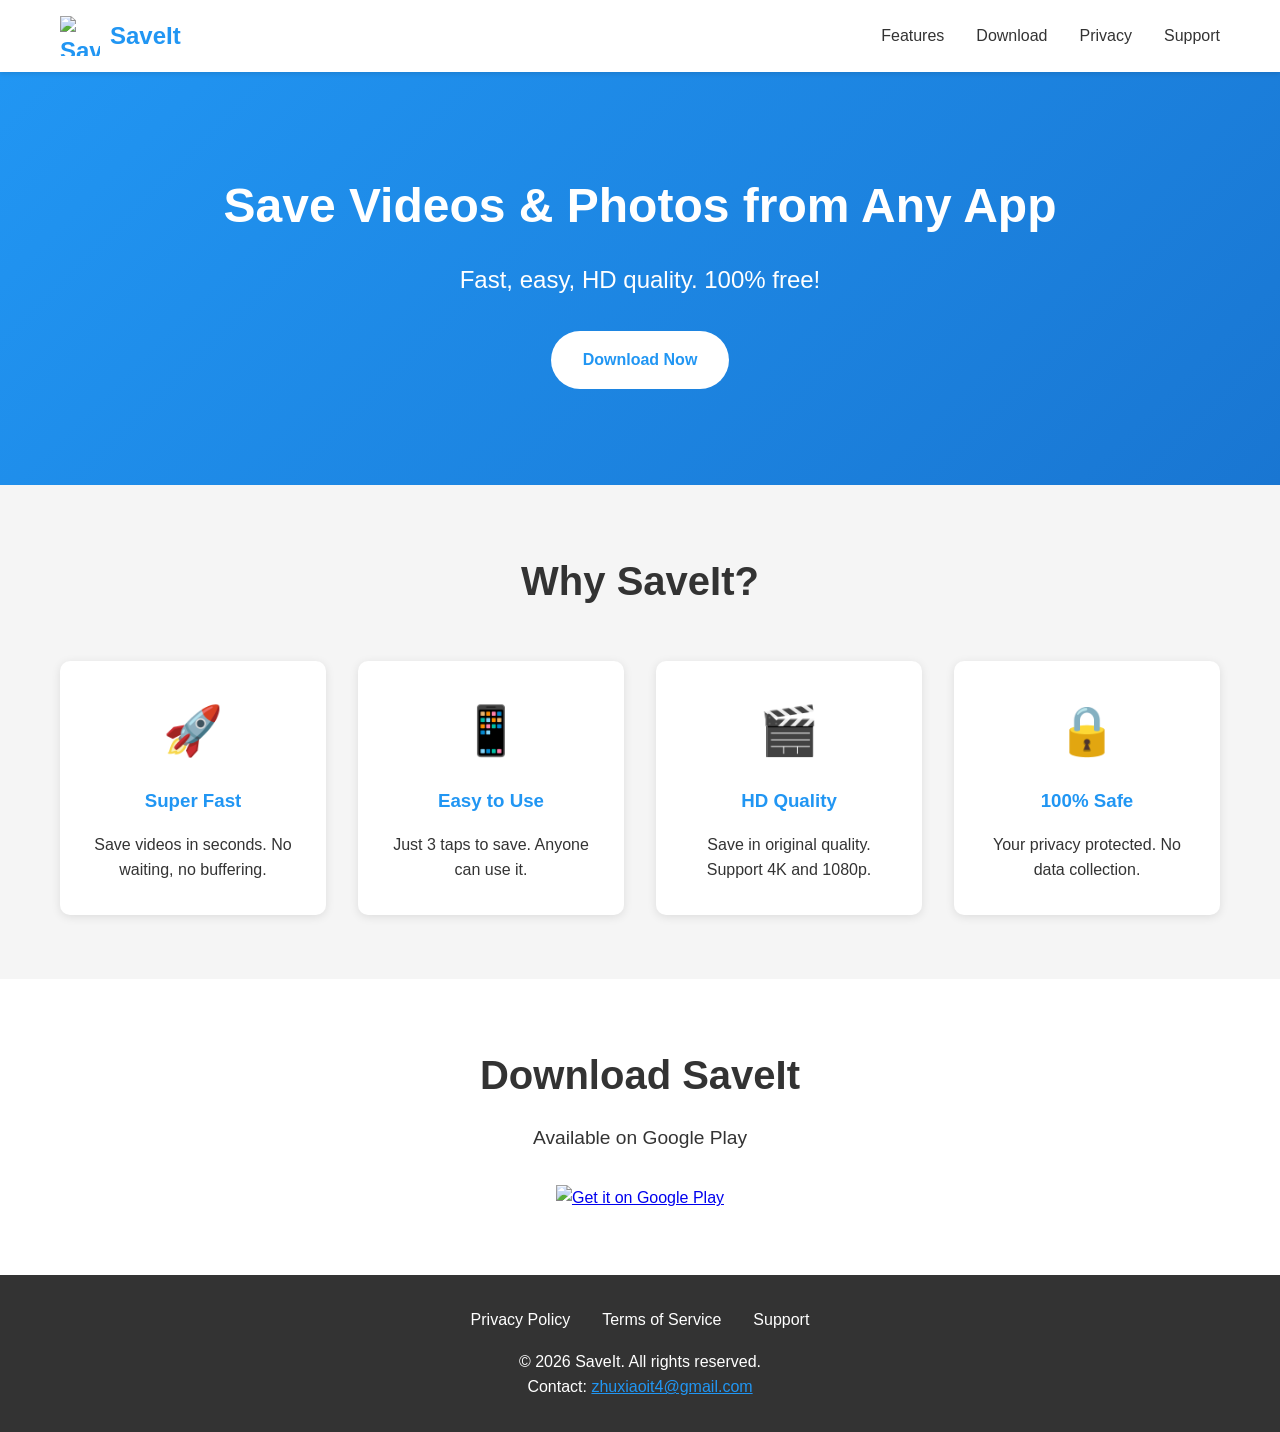
==== index.html @ ba4b6d99 "Deploy SaveIt website - 2026-02-28 15:13:53" ====
<!DOCTYPE html>
<html lang="en">
<head>
    <meta charset="UTF-8">
    <meta name="viewport" content="width=device-width, initial-scale=1.0">
    <meta name="description" content="SaveIt - Video & Photo Saver - Save videos and photos from any app. Fast, easy, HD quality.">
    <title>SaveIt - Video & Photo Saver</title>
    <link rel="stylesheet" href="css/style.css">
</head>
<body>
    <header>
        <nav>
            <div class="container">
                <div class="logo">
                    <img src="images/logo.png" alt="SaveIt Logo">
                    <span>SaveIt</span>
                </div>
                <ul class="nav-links">
                    <li><a href="#features">Features</a></li>
                    <li><a href="#download">Download</a></li>
                    <li><a href="privacy-policy.html">Privacy</a></li>
                    <li><a href="support.html">Support</a></li>
                </ul>
            </div>
        </nav>
    </header>

    <section class="hero">
        <div class="container">
            <h1>Save Videos & Photos from Any App</h1>
            <p>Fast, easy, HD quality. 100% free!</p>
            <a href="#download" class="btn-primary">Download Now</a>
        </div>
    </section>

    <section id="features" class="features">
        <div class="container">
            <h2>Why SaveIt?</h2>
            <div class="feature-grid">
                <div class="feature-item">
                    <div class="icon">🚀</div>
                    <h3>Super Fast</h3>
                    <p>Save videos in seconds. No waiting, no buffering.</p>
                </div>
                <div class="feature-item">
                    <div class="icon">📱</div>
                    <h3>Easy to Use</h3>
                    <p>Just 3 taps to save. Anyone can use it.</p>
                </div>
                <div class="feature-item">
                    <div class="icon">🎬</div>
                    <h3>HD Quality</h3>
                    <p>Save in original quality. Support 4K and 1080p.</p>
                </div>
                <div class="feature-item">
                    <div class="icon">🔒</div>
                    <h3>100% Safe</h3>
                    <p>Your privacy protected. No data collection.</p>
                </div>
            </div>
        </div>
    </section>

    <section id="download" class="download">
        <div class="container">
            <h2>Download SaveIt</h2>
            <p>Available on Google Play</p>
            <a href="https://play.google.com/store/apps/details?id=YOUR_PACKAGE_NAME" class="btn-download">
                <img src="images/google-play-badge.png" alt="Get it on Google Play">
            </a>
        </div>
    </section>

    <footer>
        <div class="container">
            <div class="footer-links">
                <a href="privacy-policy.html">Privacy Policy</a>
                <a href="terms-of-service.html">Terms of Service</a>
                <a href="support.html">Support</a>
            </div>
            <p>&copy; 2026 SaveIt. All rights reserved.</p>
            <p>Contact: <a href="mailto:zhuxiaoit4@gmail.com">zhuxiaoit4@gmail.com</a></p>
        </div>
    </footer>
</body>
</html>
---- css/style.css ----
/* Reset and Base Styles */
* {
    margin: 0;
    padding: 0;
    box-sizing: border-box;
}

body {
    font-family: -apple-system, BlinkMacSystemFont, 'Segoe UI', Roboto, 'Helvetica Neue', Arial, sans-serif;
    line-height: 1.6;
    color: #333;
}

.container {
    max-width: 1200px;
    margin: 0 auto;
    padding: 0 20px;
}

/* Header and Navigation */
header {
    background: #fff;
    box-shadow: 0 2px 4px rgba(0,0,0,0.1);
    position: sticky;
    top: 0;
    z-index: 100;
}

nav {
    padding: 1rem 0;
}

nav .container {
    display: flex;
    justify-content: space-between;
    align-items: center;
}

.logo {
    display: flex;
    align-items: center;
    gap: 10px;
    font-size: 1.5rem;
    font-weight: bold;
    color: #2196F3;
}

.logo img {
    width: 40px;
    height: 40px;
}

.nav-links {
    display: flex;
    list-style: none;
    gap: 2rem;
}

.nav-links a {
    text-decoration: none;
    color: #333;
    transition: color 0.3s;
}

.nav-links a:hover {
    color: #2196F3;
}

/* Hero Section */
.hero {
    background: linear-gradient(135deg, #2196F3 0%, #1976D2 100%);
    color: white;
    padding: 6rem 0;
    text-align: center;
}

.hero h1 {
    font-size: 3rem;
    margin-bottom: 1rem;
}

.hero p {
    font-size: 1.5rem;
    margin-bottom: 2rem;
}

/* Buttons */
.btn-primary {
    display: inline-block;
    background: white;
    color: #2196F3;
    padding: 1rem 2rem;
    border-radius: 50px;
    text-decoration: none;
    font-weight: bold;
    transition: transform 0.3s;
}

.btn-primary:hover {
    transform: translateY(-2px);
}

/* Features Section */
.features {
    padding: 4rem 0;
    background: #f5f5f5;
}

.features h2 {
    text-align: center;
    font-size: 2.5rem;
    margin-bottom: 3rem;
}

.feature-grid {
    display: grid;
    grid-template-columns: repeat(auto-fit, minmax(250px, 1fr));
    gap: 2rem;
}

.feature-item {
    background: white;
    padding: 2rem;
    border-radius: 10px;
    text-align: center;
    box-shadow: 0 2px 10px rgba(0,0,0,0.1);
}

.feature-item .icon {
    font-size: 3rem;
    margin-bottom: 1rem;
}

.feature-item h3 {
    margin-bottom: 1rem;
    color: #2196F3;
}

/* Download Section */
.download {
    padding: 4rem 0;
    text-align: center;
}

.download h2 {
    font-size: 2.5rem;
    margin-bottom: 1rem;
}

.download p {
    font-size: 1.2rem;
    margin-bottom: 2rem;
}

.btn-download img {
    height: 60px;
}

/* Footer */
footer {
    background: #333;
    color: white;
    padding: 2rem 0;
    text-align: center;
}

.footer-links {
    display: flex;
    justify-content: center;
    gap: 2rem;
    margin-bottom: 1rem;
}

.footer-links a {
    color: white;
    text-decoration: none;
}

.footer-links a:hover {
    text-decoration: underline;
}

footer a {
    color: #2196F3;
}

/* Responsive Design */
@media (max-width: 768px) {
    .nav-links {
        display: none;
    }
    
    .hero h1 {
        font-size: 2rem;
    }
    
    .hero p {
        font-size: 1.2rem;
    }
    
    .feature-grid {
        grid-template-columns: 1fr;
    }
}
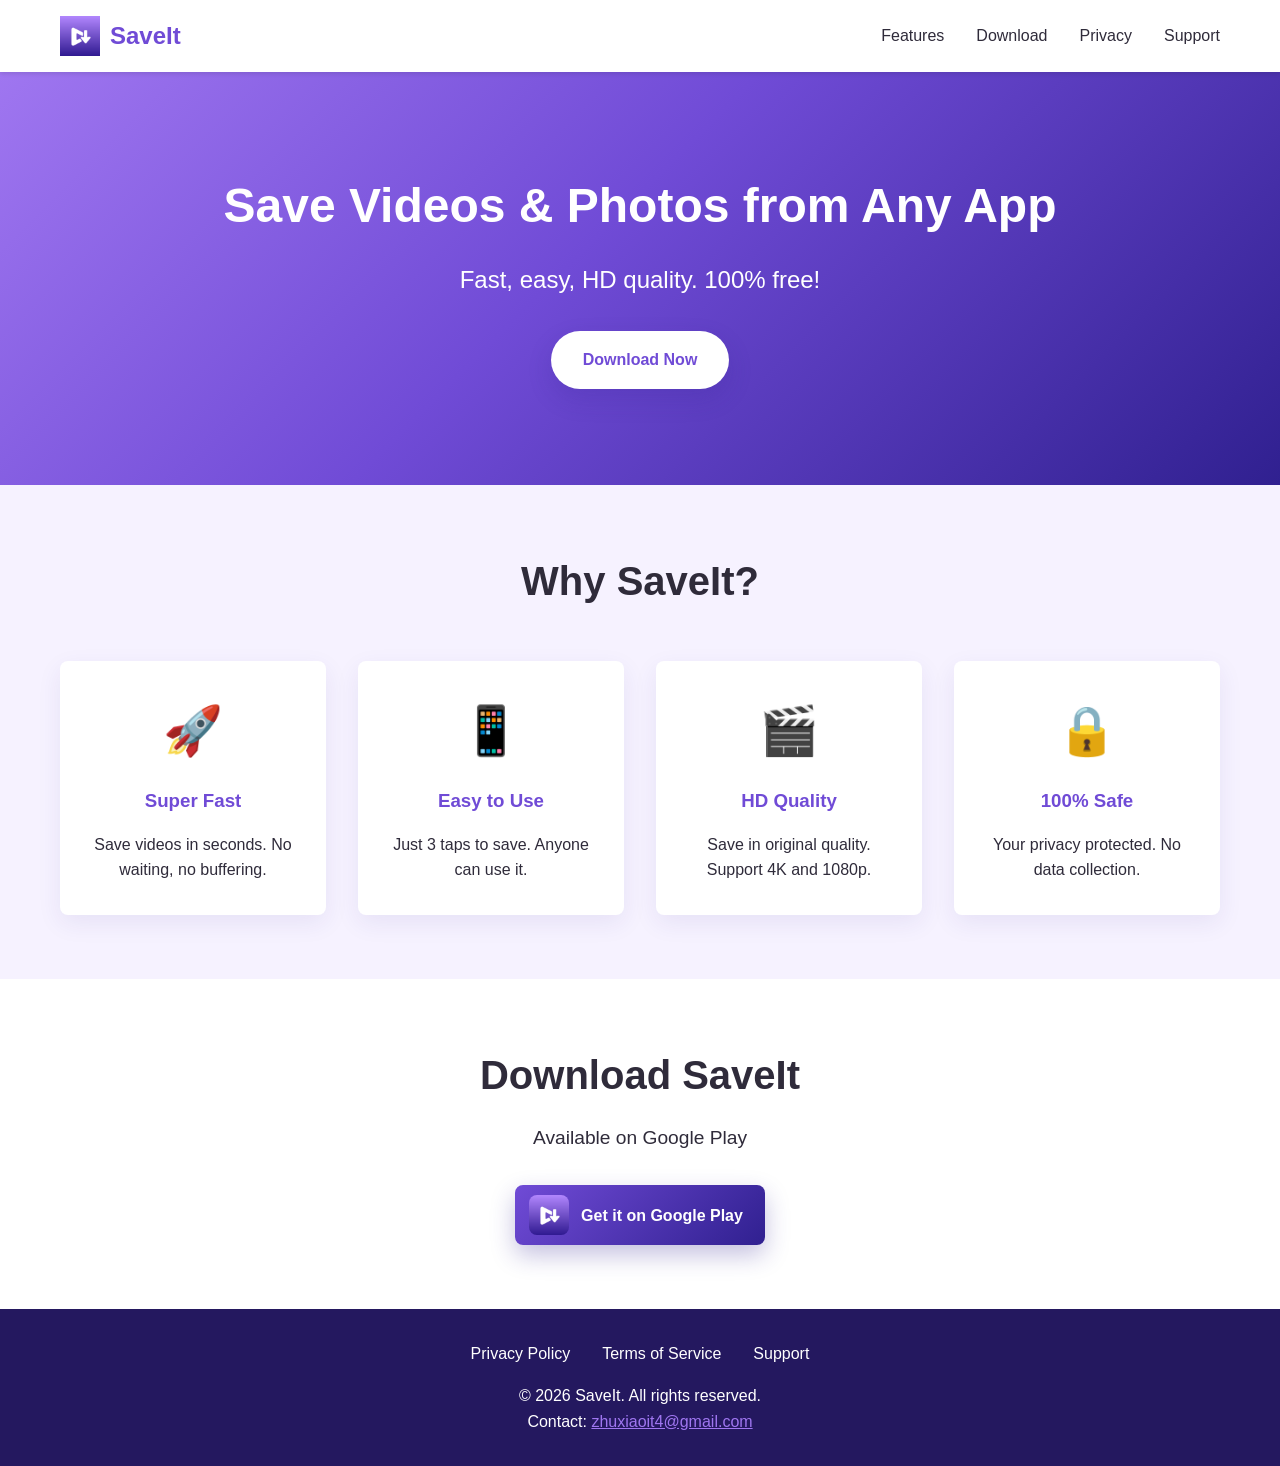
==== commit 93a07632: "Update homepage branding" ====
--- a/index.html
+++ b/index.html
@@ -5,6 +5,8 @@
     <meta name="viewport" content="width=device-width, initial-scale=1.0">
     <meta name="description" content="SaveIt - Video & Photo Saver - Save videos and photos from any app. Fast, easy, HD quality.">
     <title>SaveIt - Video & Photo Saver</title>
+    <link rel="icon" type="image/png" href="images/app-icon.png">
+    <link rel="apple-touch-icon" href="images/app-icon.png">
     <link rel="stylesheet" href="css/style.css">
 </head>
 <body>
@@ -12,7 +14,7 @@
         <nav>
             <div class="container">
                 <div class="logo">
-                    <img src="images/logo.png" alt="SaveIt Logo">
+                    <img src="images/app-icon.png" alt="SaveIt Logo">
                     <span>SaveIt</span>
                 </div>
                 <ul class="nav-links">
@@ -65,8 +67,9 @@
         <div class="container">
             <h2>Download SaveIt</h2>
             <p>Available on Google Play</p>
-            <a href="https://play.google.com/store/apps/details?id=YOUR_PACKAGE_NAME" class="btn-download">
-                <img src="images/google-play-badge.png" alt="Get it on Google Play">
+            <a href="https://play.google.com/store/apps/details?id=com.saveit.video" class="btn-download">
+                <img src="images/app-icon.png" alt="" aria-hidden="true">
+                <span>Get it on Google Play</span>
             </a>
         </div>
     </section>
--- a/css/style.css
+++ b/css/style.css
@@ -1,4 +1,13 @@
 /* Reset and Base Styles */
+:root {
+    --brand-light: #9f76f0;
+    --brand: #704bd6;
+    --brand-deep: #302090;
+    --brand-dark: #24185f;
+    --brand-soft: #f6f2ff;
+    --text: #2f2b3a;
+}
+
 * {
     margin: 0;
     padding: 0;
@@ -8,7 +17,7 @@
 body {
     font-family: -apple-system, BlinkMacSystemFont, 'Segoe UI', Roboto, 'Helvetica Neue', Arial, sans-serif;
     line-height: 1.6;
-    color: #333;
+    color: var(--text);
 }
 
 .container {
@@ -42,7 +51,7 @@
     gap: 10px;
     font-size: 1.5rem;
     font-weight: bold;
-    color: #2196F3;
+    color: var(--brand);
 }
 
 .logo img {
@@ -58,17 +67,17 @@
 
 .nav-links a {
     text-decoration: none;
-    color: #333;
+    color: var(--text);
     transition: color 0.3s;
 }
 
 .nav-links a:hover {
-    color: #2196F3;
+    color: var(--brand);
 }
 
 /* Hero Section */
 .hero {
-    background: linear-gradient(135deg, #2196F3 0%, #1976D2 100%);
+    background: linear-gradient(135deg, var(--brand-light) 0%, var(--brand) 45%, var(--brand-deep) 100%);
     color: white;
     padding: 6rem 0;
     text-align: center;
@@ -88,22 +97,24 @@
 .btn-primary {
     display: inline-block;
     background: white;
-    color: #2196F3;
+    color: var(--brand);
     padding: 1rem 2rem;
     border-radius: 50px;
     text-decoration: none;
     font-weight: bold;
-    transition: transform 0.3s;
+    box-shadow: 0 10px 24px rgba(48,32,144,0.18);
+    transition: transform 0.3s, box-shadow 0.3s;
 }
 
 .btn-primary:hover {
     transform: translateY(-2px);
+    box-shadow: 0 14px 30px rgba(48,32,144,0.24);
 }
 
 /* Features Section */
 .features {
     padding: 4rem 0;
-    background: #f5f5f5;
+    background: var(--brand-soft);
 }
 
 .features h2 {
@@ -121,9 +132,9 @@
 .feature-item {
     background: white;
     padding: 2rem;
-    border-radius: 10px;
-    text-align: center;
-    box-shadow: 0 2px 10px rgba(0,0,0,0.1);
+    border-radius: 8px;
+    text-align: center;
+    box-shadow: 0 8px 24px rgba(48,32,144,0.08);
 }
 
 .feature-item .icon {
@@ -133,13 +144,14 @@
 
 .feature-item h3 {
     margin-bottom: 1rem;
-    color: #2196F3;
+    color: var(--brand);
 }
 
 /* Download Section */
 .download {
     padding: 4rem 0;
     text-align: center;
+    background: white;
 }
 
 .download h2 {
@@ -152,13 +164,36 @@
     margin-bottom: 2rem;
 }
 
+.btn-download {
+    display: inline-flex;
+    align-items: center;
+    gap: 12px;
+    min-height: 60px;
+    padding: 10px 22px 10px 14px;
+    border-radius: 8px;
+    background: linear-gradient(135deg, var(--brand) 0%, var(--brand-deep) 100%);
+    color: white;
+    text-decoration: none;
+    font-size: 1rem;
+    font-weight: 700;
+    box-shadow: 0 10px 24px rgba(48,32,144,0.28);
+    transition: transform 0.3s, box-shadow 0.3s;
+}
+
+.btn-download:hover {
+    transform: translateY(-2px);
+    box-shadow: 0 14px 30px rgba(48,32,144,0.34);
+}
+
 .btn-download img {
-    height: 60px;
+    width: 40px;
+    height: 40px;
+    border-radius: 8px;
 }
 
 /* Footer */
 footer {
-    background: #333;
+    background: var(--brand-dark);
     color: white;
     padding: 2rem 0;
     text-align: center;
@@ -181,7 +216,7 @@
 }
 
 footer a {
-    color: #2196F3;
+    color: var(--brand-light);
 }
 
 /* Responsive Design */
